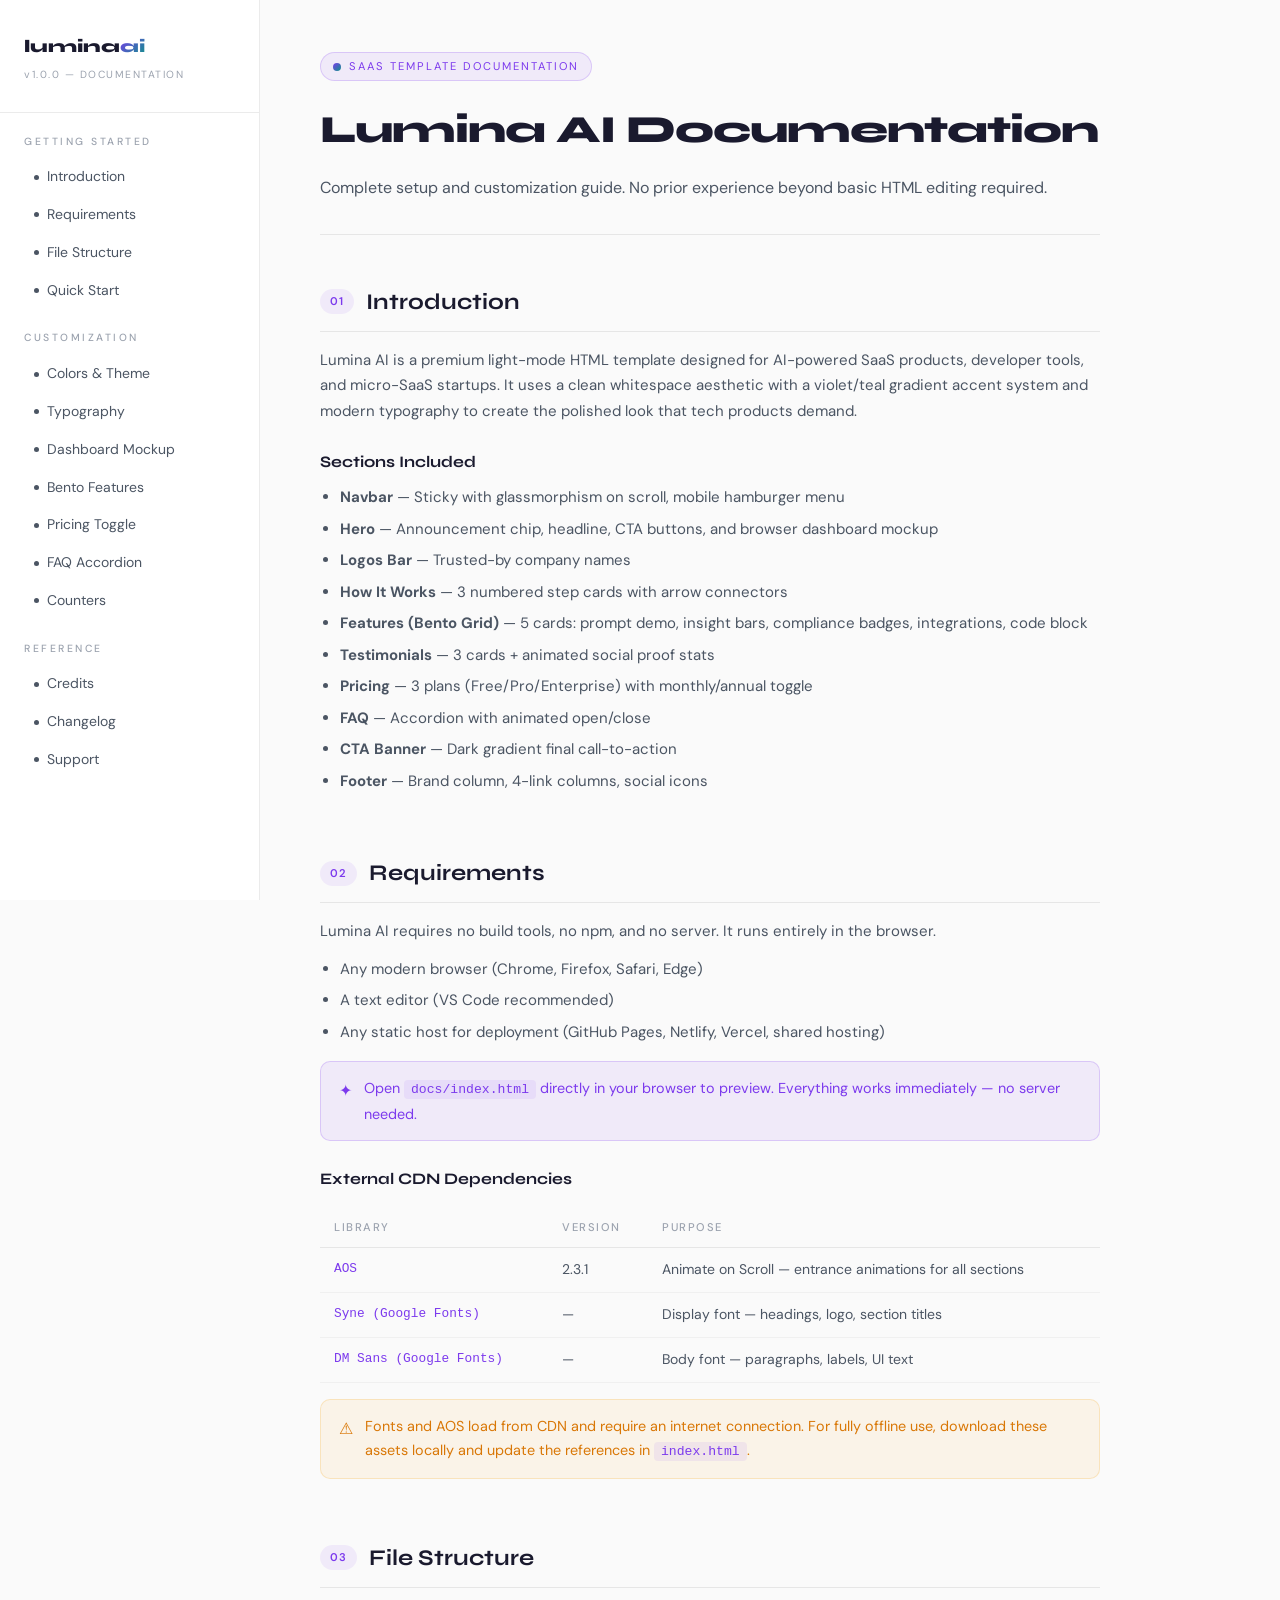
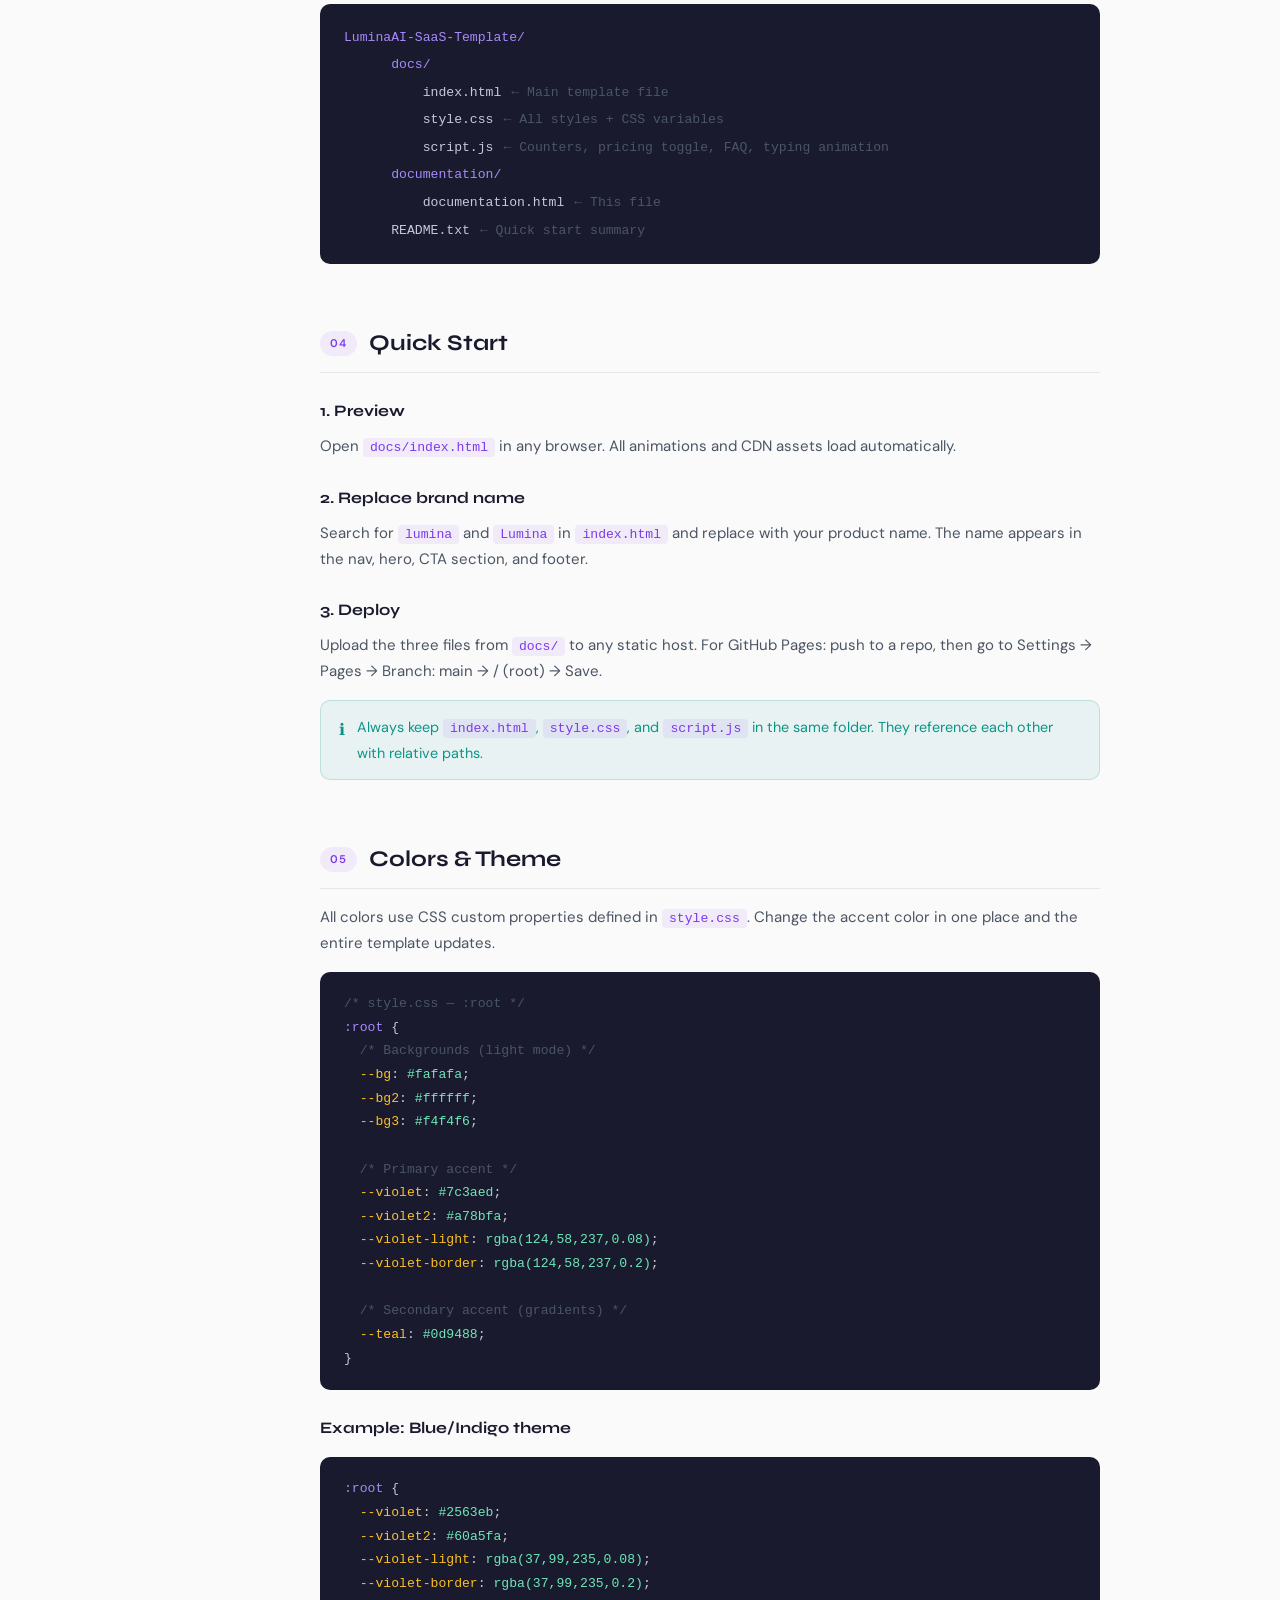
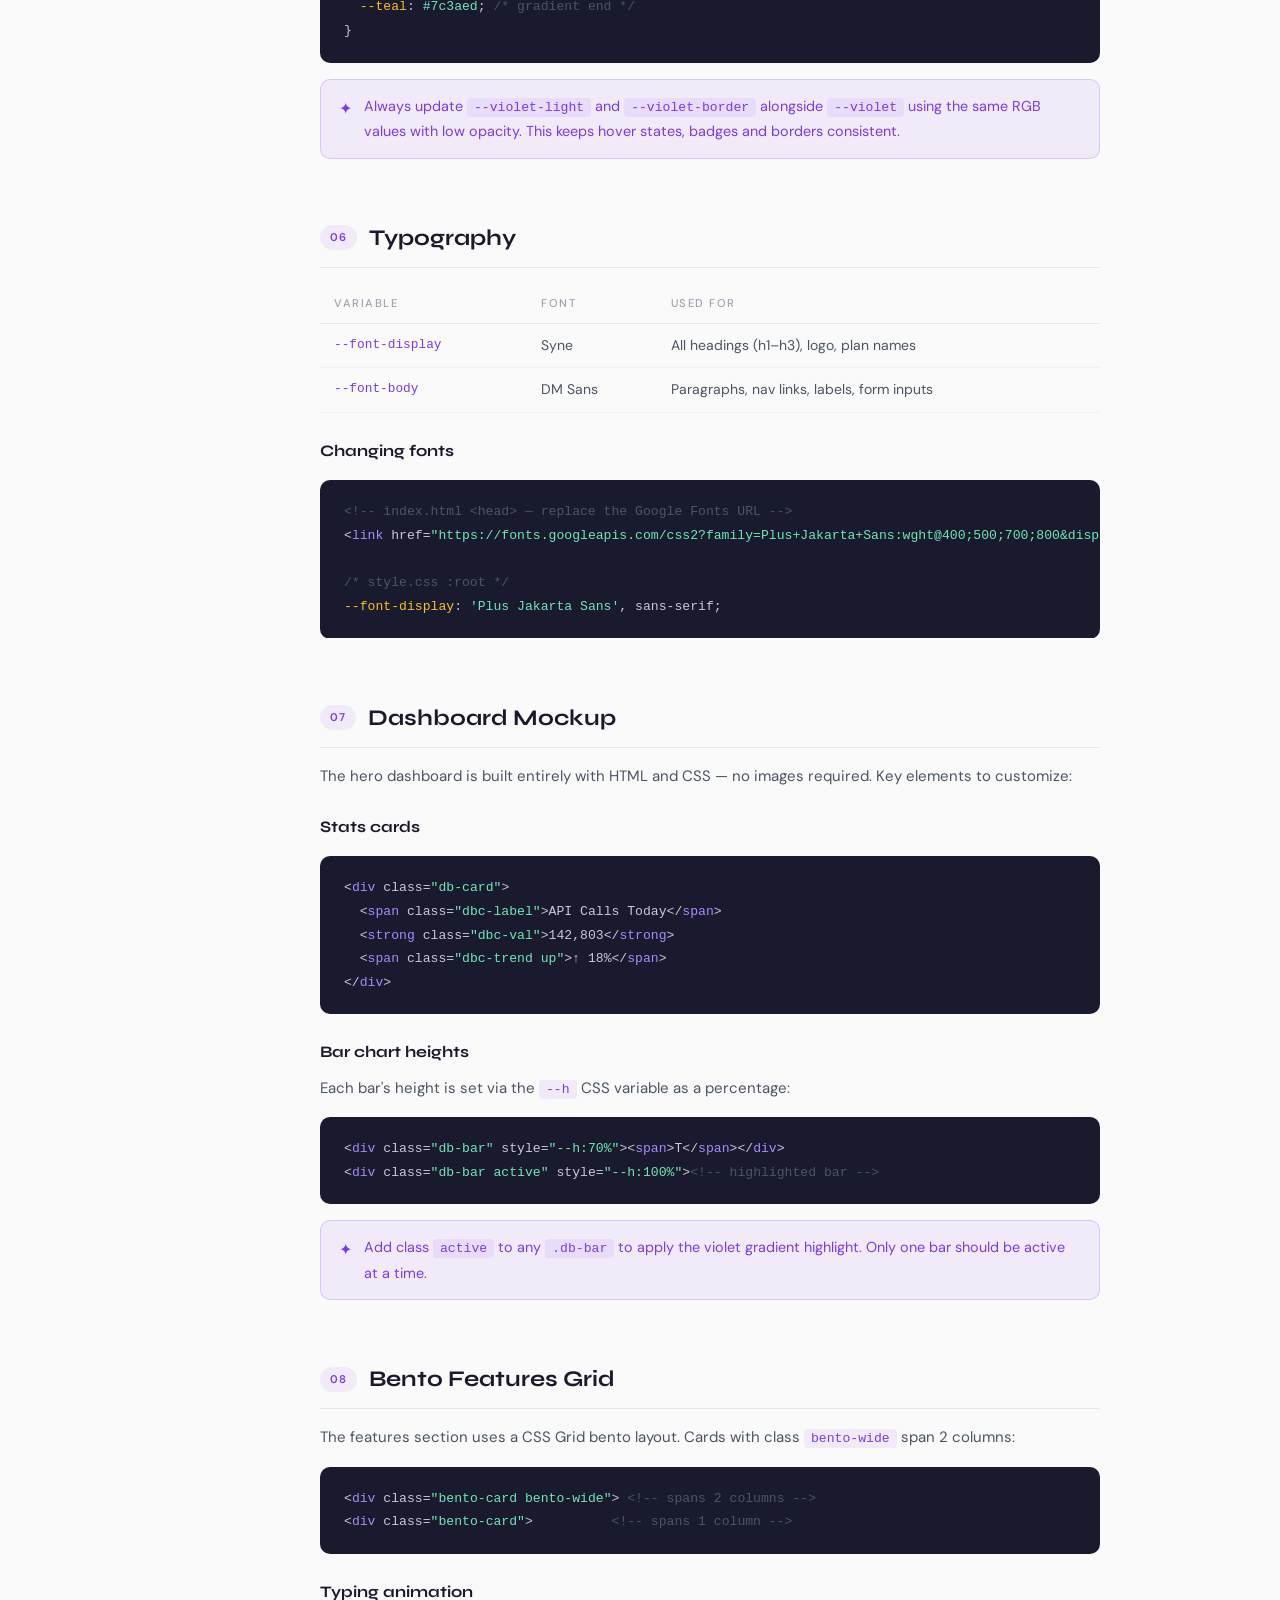
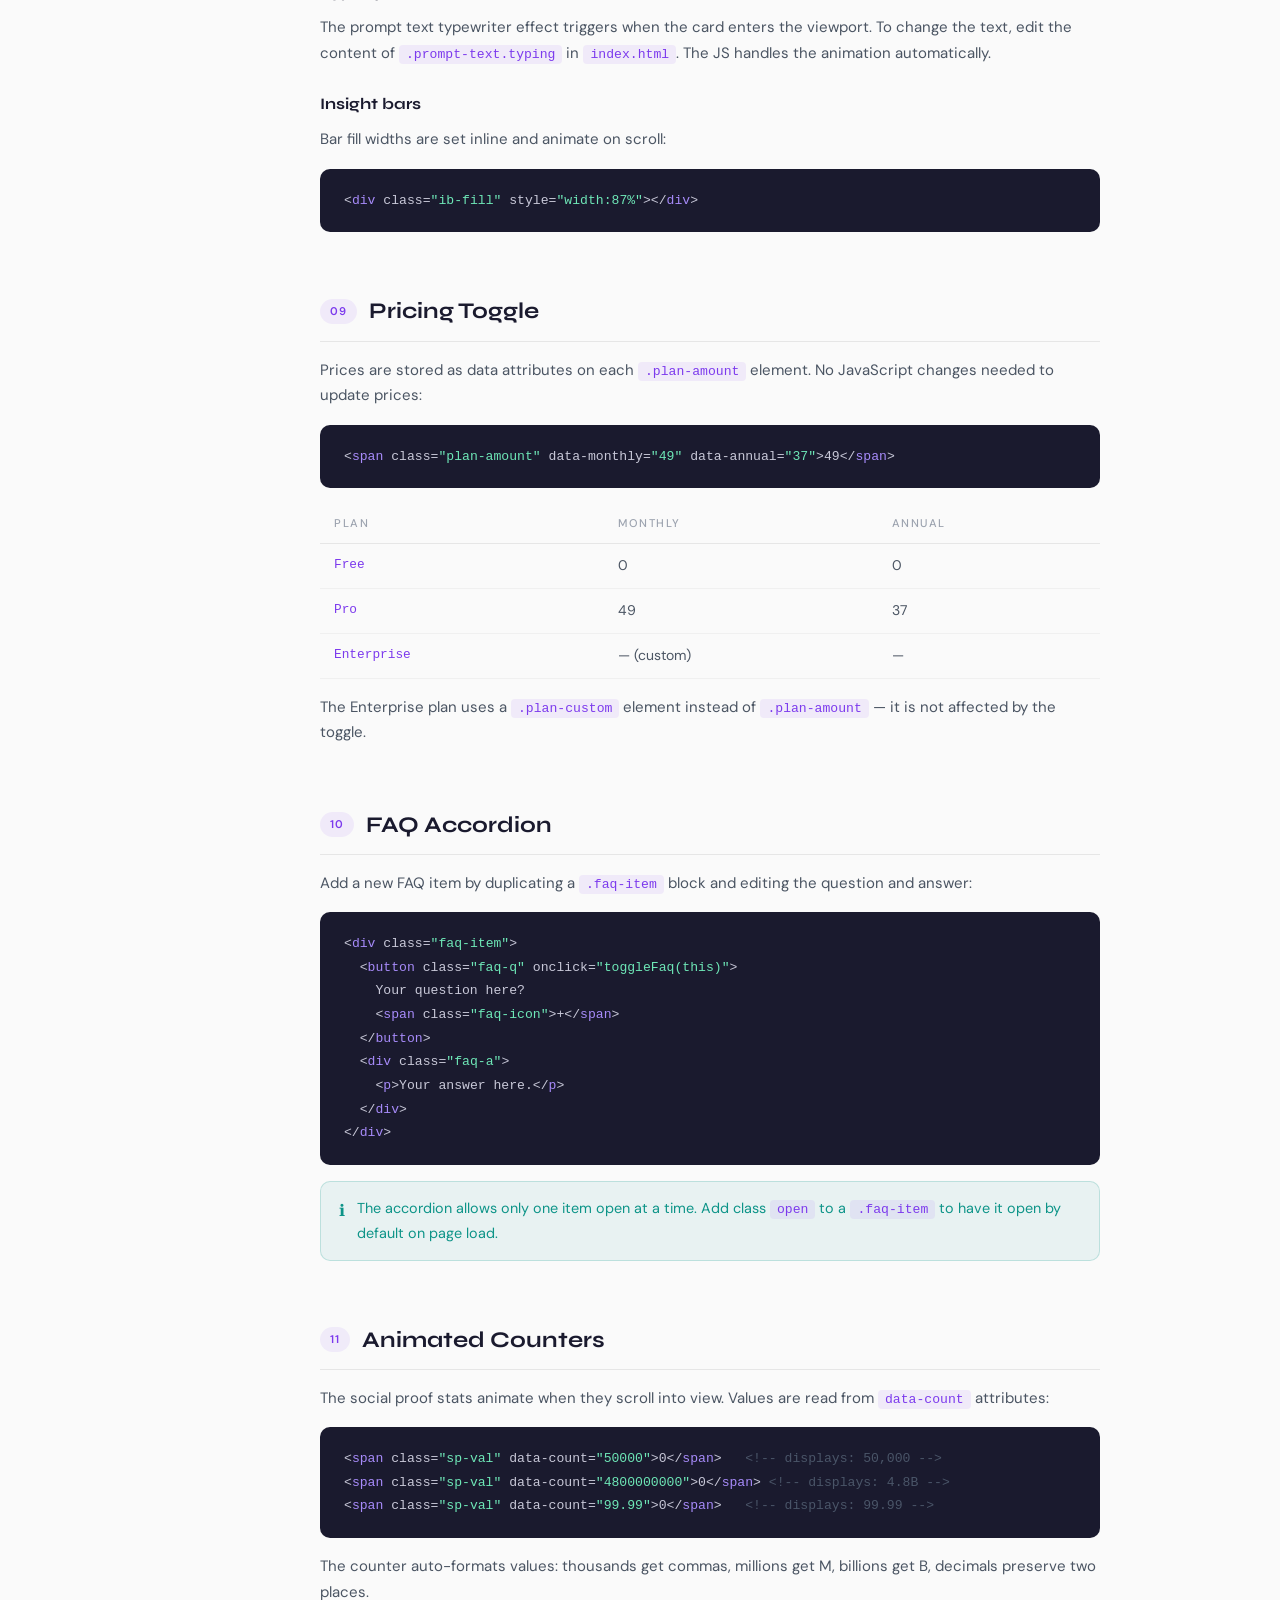
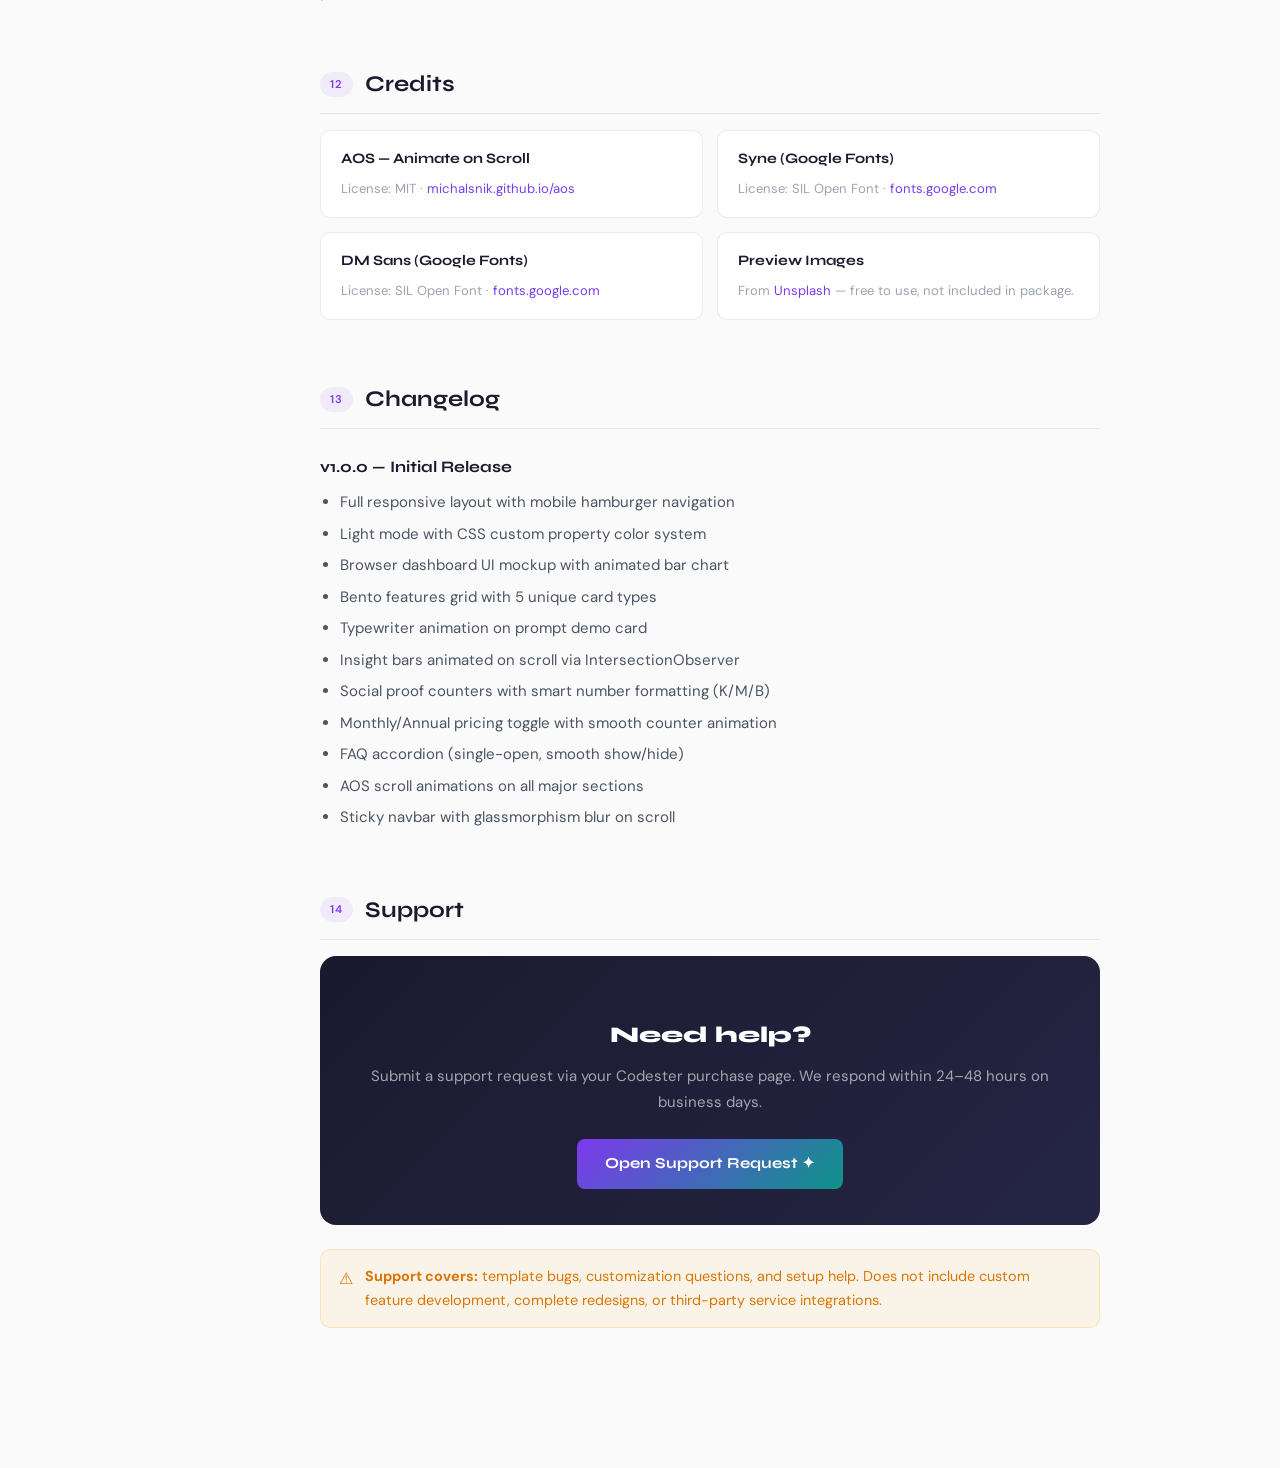
==== documentation/documentation.html @ 907c8647 "first upload" ====
<!DOCTYPE html>
<html lang="en">
<head>
  <meta charset="UTF-8"/>
  <meta name="viewport" content="width=device-width, initial-scale=1.0"/>
  <title>Lumina AI — Documentation</title>
  <link rel="preconnect" href="https://fonts.googleapis.com">
  <link href="https://fonts.googleapis.com/css2?family=Syne:wght@400;600;700;800&family=DM+Sans:wght@300;400;500&display=swap" rel="stylesheet">
  <style>
    :root {
      --bg: #fafafa; --bg2: #ffffff; --bg3: #f4f4f6;
      --border: rgba(0,0,0,0.08); --border-strong: rgba(0,0,0,0.14);
      --violet: #7c3aed; --violet2: #a78bfa;
      --violet-light: rgba(124,58,237,0.08); --violet-border: rgba(124,58,237,0.2);
      --teal: #0d9488; --text: #1a1a2e; --text-2: #4b5563; --text-muted: #9ca3af;
    }
    *, *::before, *::after { box-sizing: border-box; margin: 0; padding: 0; }
    html { scroll-behavior: smooth; }
    body { background: var(--bg); color: var(--text); font-family: 'DM Sans', sans-serif; font-size: 15px; line-height: 1.7; display: flex; }

    .sidebar { width: 260px; min-height: 100vh; background: var(--bg2); border-right: 1px solid var(--border); padding: 32px 0; position: fixed; top: 0; left: 0; overflow-y: auto; }
    .sidebar-logo { padding: 0 24px 28px; border-bottom: 1px solid var(--border); margin-bottom: 20px; }
    .sidebar-brand { font-family: 'Syne', sans-serif; font-size: 1.1rem; font-weight: 800; color: var(--text); }
    .sidebar-brand span { background: linear-gradient(135deg, var(--violet), var(--teal)); -webkit-background-clip: text; -webkit-text-fill-color: transparent; background-clip: text; }
    .sidebar-ver { font-size: 0.65rem; letter-spacing: 1.5px; color: var(--text-muted); display: block; margin-top: 4px; }
    .nav-group { padding: 0 24px; }
    .nav-group-title { font-size: 0.65rem; letter-spacing: 2.5px; text-transform: uppercase; color: var(--text-muted); font-weight: 500; margin: 20px 0 8px; }
    .nav-group a { display: flex; align-items: center; gap: 8px; padding: 7px 10px; border-radius: 7px; color: var(--text-2); font-size: 0.875rem; text-decoration: none; transition: all 0.2s; }
    .nav-group a .dot { width: 5px; height: 5px; border-radius: 50%; background: currentColor; flex-shrink: 0; }
    .nav-group a:hover { background: var(--violet-light); color: var(--violet); }

    .main { margin-left: 260px; flex: 1; padding: 52px 60px 80px; max-width: 900px; }
    .page-header { border-bottom: 1px solid var(--border); padding-bottom: 32px; margin-bottom: 48px; }
    .page-tag { display: inline-flex; align-items: center; gap: 8px; font-size: 0.7rem; letter-spacing: 2px; color: var(--violet); border: 1px solid var(--violet-border); padding: 4px 12px; border-radius: 20px; background: var(--violet-light); margin-bottom: 16px; }
    .tag-orb { width: 8px; height: 8px; border-radius: 50%; background: linear-gradient(135deg, var(--violet), var(--teal)); }
    .page-header h1 { font-family: 'Syne', sans-serif; font-size: 2.4rem; font-weight: 800; letter-spacing: -1px; color: var(--text); margin-bottom: 12px; }
    .page-header p { color: var(--text-2); font-size: 1rem; }

    .doc-section { margin-bottom: 60px; scroll-margin-top: 32px; }
    .doc-section h2 { font-family: 'Syne', sans-serif; font-size: 1.4rem; font-weight: 700; color: var(--text); margin-bottom: 16px; padding-bottom: 10px; border-bottom: 1px solid var(--border); display: flex; align-items: center; gap: 12px; }
    .doc-section h2 .num { font-size: 0.7rem; font-weight: 600; letter-spacing: 1px; color: var(--violet); background: var(--violet-light); padding: 3px 10px; border-radius: 20px; font-family: 'DM Sans', sans-serif; }
    .doc-section h3 { font-family: 'Syne', sans-serif; font-size: 1rem; font-weight: 700; color: var(--text); margin: 24px 0 10px; }
    .doc-section p { color: var(--text-2); margin-bottom: 12px; }
    .doc-section ul, .doc-section ol { padding-left: 20px; color: var(--text-2); margin-bottom: 12px; }
    .doc-section li { margin-bottom: 6px; }

    pre { background: #1a1a2e; border-radius: 10px; padding: 20px 24px; overflow-x: auto; margin: 16px 0; font-family: 'Courier New', monospace; font-size: 0.82rem; line-height: 1.8; color: #c8c8d8; }
    code { font-family: 'Courier New', monospace; font-size: 0.82rem; background: var(--violet-light); color: var(--violet); padding: 2px 7px; border-radius: 4px; }
    pre code { background: none; padding: 0; color: #c8c8d8; }
    .kw { color: #a78bfa; } .st { color: #6ee7b7; } .cm { color: #4a5568; } .pr { color: #fbbf24; }

    .file-tree { background: #1a1a2e; border-radius: 10px; padding: 20px 24px; font-family: 'Courier New', monospace; font-size: 0.82rem; line-height: 2.1; margin: 16px 0; }
    .ft-folder { color: #a78bfa; } .ft-file { color: #c8c8d8; } .ft-desc { color: #4a5568; margin-left: 10px; }

    table { width: 100%; border-collapse: collapse; margin: 16px 0; font-size: 0.875rem; }
    th { font-size: 0.7rem; letter-spacing: 1.5px; text-transform: uppercase; color: var(--text-muted); text-align: left; padding: 10px 14px; border-bottom: 1px solid var(--border); font-weight: 500; }
    td { padding: 10px 14px; border-bottom: 1px solid rgba(0,0,0,0.04); vertical-align: top; color: var(--text-2); }
    td:first-child { font-family: 'Courier New', monospace; color: var(--violet); font-size: 0.8rem; }
    tr:hover td { background: var(--violet-light); }

    .callout { display: flex; gap: 12px; align-items: flex-start; padding: 14px 18px; border-radius: 10px; margin: 16px 0; font-size: 0.9rem; }
    .callout-icon { font-size: 1rem; flex-shrink: 0; margin-top: 1px; }
    .callout.info { background: rgba(13,148,136,0.07); border: 1px solid rgba(13,148,136,0.2); color: #0d9488; }
    .callout.tip { background: var(--violet-light); border: 1px solid var(--violet-border); color: var(--violet); }
    .callout.warning { background: rgba(245,158,11,0.07); border: 1px solid rgba(245,158,11,0.2); color: #d97706; }

    .credits-grid { display: grid; grid-template-columns: repeat(2,1fr); gap: 14px; margin-top: 16px; }
    .credit-card { background: var(--bg2); border: 1px solid var(--border); border-radius: 10px; padding: 16px 20px; }
    .credit-card strong { display: block; color: var(--text); margin-bottom: 4px; font-family: 'Syne', sans-serif; font-size: 0.9rem; }
    .credit-card span { color: var(--text-muted); font-size: 0.82rem; }
    .credit-card a { color: var(--violet); text-decoration: none; }
    .credit-card a:hover { text-decoration: underline; }

    .support-box { background: linear-gradient(135deg, #1a1a2e, #252545); border-radius: 16px; padding: 36px; text-align: center; margin-top: 16px; }
    .support-box h3 { font-family: 'Syne', sans-serif; font-size: 1.4rem; font-weight: 800; color: #fff; margin-bottom: 10px; }
    .support-box p { color: rgba(255,255,255,0.6); margin-bottom: 24px; }
    .support-btn { display: inline-flex; align-items: center; gap: 8px; background: linear-gradient(135deg, var(--violet), var(--teal)); color: #fff; font-family: 'Syne', sans-serif; font-weight: 700; padding: 12px 28px; border-radius: 8px; text-decoration: none; font-size: 0.95rem; }

    @media (max-width: 768px) { .sidebar { display: none; } .main { margin-left: 0; padding: 32px 24px 60px; } .credits-grid { grid-template-columns: 1fr; } }
  </style>
</head>
<body>

<aside class="sidebar">
  <div class="sidebar-logo">
    <div class="sidebar-brand">lumina<span>ai</span></div>
    <span class="sidebar-ver">v1.0.0 — DOCUMENTATION</span>
  </div>
  <div class="nav-group">
    <div class="nav-group-title">Getting Started</div>
    <a href="#intro"><span class="dot"></span> Introduction</a>
    <a href="#requirements"><span class="dot"></span> Requirements</a>
    <a href="#structure"><span class="dot"></span> File Structure</a>
    <a href="#quickstart"><span class="dot"></span> Quick Start</a>
  </div>
  <div class="nav-group">
    <div class="nav-group-title">Customization</div>
    <a href="#colors"><span class="dot"></span> Colors & Theme</a>
    <a href="#typography"><span class="dot"></span> Typography</a>
    <a href="#dashboard"><span class="dot"></span> Dashboard Mockup</a>
    <a href="#bento"><span class="dot"></span> Bento Features</a>
    <a href="#pricing"><span class="dot"></span> Pricing Toggle</a>
    <a href="#faq"><span class="dot"></span> FAQ Accordion</a>
    <a href="#counters"><span class="dot"></span> Counters</a>
  </div>
  <div class="nav-group">
    <div class="nav-group-title">Reference</div>
    <a href="#credits"><span class="dot"></span> Credits</a>
    <a href="#changelog"><span class="dot"></span> Changelog</a>
    <a href="#support"><span class="dot"></span> Support</a>
  </div>
</aside>

<main class="main">

  <div class="page-header">
    <div class="page-tag"><span class="tag-orb"></span> SAAS TEMPLATE DOCUMENTATION</div>
    <h1>Lumina AI Documentation</h1>
    <p>Complete setup and customization guide. No prior experience beyond basic HTML editing required.</p>
  </div>

  <section class="doc-section" id="intro">
    <h2><span class="num">01</span> Introduction</h2>
    <p>Lumina AI is a premium light-mode HTML template designed for AI-powered SaaS products, developer tools, and micro-SaaS startups. It uses a clean whitespace aesthetic with a violet/teal gradient accent system and modern typography to create the polished look that tech products demand.</p>
    <h3>Sections Included</h3>
    <ul>
      <li><strong>Navbar</strong> — Sticky with glassmorphism on scroll, mobile hamburger menu</li>
      <li><strong>Hero</strong> — Announcement chip, headline, CTA buttons, and browser dashboard mockup</li>
      <li><strong>Logos Bar</strong> — Trusted-by company names</li>
      <li><strong>How It Works</strong> — 3 numbered step cards with arrow connectors</li>
      <li><strong>Features (Bento Grid)</strong> — 5 cards: prompt demo, insight bars, compliance badges, integrations, code block</li>
      <li><strong>Testimonials</strong> — 3 cards + animated social proof stats</li>
      <li><strong>Pricing</strong> — 3 plans (Free/Pro/Enterprise) with monthly/annual toggle</li>
      <li><strong>FAQ</strong> — Accordion with animated open/close</li>
      <li><strong>CTA Banner</strong> — Dark gradient final call-to-action</li>
      <li><strong>Footer</strong> — Brand column, 4-link columns, social icons</li>
    </ul>
  </section>

  <section class="doc-section" id="requirements">
    <h2><span class="num">02</span> Requirements</h2>
    <p>Lumina AI requires no build tools, no npm, and no server. It runs entirely in the browser.</p>
    <ul>
      <li>Any modern browser (Chrome, Firefox, Safari, Edge)</li>
      <li>A text editor (VS Code recommended)</li>
      <li>Any static host for deployment (GitHub Pages, Netlify, Vercel, shared hosting)</li>
    </ul>
    <div class="callout tip">
      <span class="callout-icon">✦</span>
      <span>Open <code>docs/index.html</code> directly in your browser to preview. Everything works immediately — no server needed.</span>
    </div>
    <h3>External CDN Dependencies</h3>
    <table>
      <tr><th>Library</th><th>Version</th><th>Purpose</th></tr>
      <tr><td>AOS</td><td>2.3.1</td><td>Animate on Scroll — entrance animations for all sections</td></tr>
      <tr><td>Syne (Google Fonts)</td><td>—</td><td>Display font — headings, logo, section titles</td></tr>
      <tr><td>DM Sans (Google Fonts)</td><td>—</td><td>Body font — paragraphs, labels, UI text</td></tr>
    </table>
    <div class="callout warning">
      <span class="callout-icon">⚠</span>
      <span>Fonts and AOS load from CDN and require an internet connection. For fully offline use, download these assets locally and update the references in <code>index.html</code>.</span>
    </div>
  </section>

  <section class="doc-section" id="structure">
    <h2><span class="num">03</span> File Structure</h2>
    <div class="file-tree">
      <div><span class="ft-folder">LuminaAI-SaaS-Template/</span></div>
      <div>&nbsp;&nbsp;├── <span class="ft-folder">docs/</span></div>
      <div>&nbsp;&nbsp;│&nbsp;&nbsp;&nbsp;├── <span class="ft-file">index.html</span><span class="ft-desc">← Main template file</span></div>
      <div>&nbsp;&nbsp;│&nbsp;&nbsp;&nbsp;├── <span class="ft-file">style.css</span><span class="ft-desc">← All styles + CSS variables</span></div>
      <div>&nbsp;&nbsp;│&nbsp;&nbsp;&nbsp;└── <span class="ft-file">script.js</span><span class="ft-desc">← Counters, pricing toggle, FAQ, typing animation</span></div>
      <div>&nbsp;&nbsp;├── <span class="ft-folder">documentation/</span></div>
      <div>&nbsp;&nbsp;│&nbsp;&nbsp;&nbsp;└── <span class="ft-file">documentation.html</span><span class="ft-desc">← This file</span></div>
      <div>&nbsp;&nbsp;└── <span class="ft-file">README.txt</span><span class="ft-desc">← Quick start summary</span></div>
    </div>
  </section>

  <section class="doc-section" id="quickstart">
    <h2><span class="num">04</span> Quick Start</h2>
    <h3>1. Preview</h3>
    <p>Open <code>docs/index.html</code> in any browser. All animations and CDN assets load automatically.</p>
    <h3>2. Replace brand name</h3>
    <p>Search for <code>lumina</code> and <code>Lumina</code> in <code>index.html</code> and replace with your product name. The name appears in the nav, hero, CTA section, and footer.</p>
    <h3>3. Deploy</h3>
    <p>Upload the three files from <code>docs/</code> to any static host. For GitHub Pages: push to a repo, then go to Settings → Pages → Branch: main → / (root) → Save.</p>
    <div class="callout info">
      <span class="callout-icon">ℹ</span>
      <span>Always keep <code>index.html</code>, <code>style.css</code>, and <code>script.js</code> in the same folder. They reference each other with relative paths.</span>
    </div>
  </section>

  <section class="doc-section" id="colors">
    <h2><span class="num">05</span> Colors & Theme</h2>
    <p>All colors use CSS custom properties defined in <code>style.css</code>. Change the accent color in one place and the entire template updates.</p>
    <pre><span class="cm">/* style.css — :root */</span>
<span class="kw">:root</span> {
  <span class="cm">/* Backgrounds (light mode) */</span>
  <span class="pr">--bg</span>: <span class="st">#fafafa</span>;
  <span class="pr">--bg2</span>: <span class="st">#ffffff</span>;
  <span class="pr">--bg3</span>: <span class="st">#f4f4f6</span>;

  <span class="cm">/* Primary accent */</span>
  <span class="pr">--violet</span>: <span class="st">#7c3aed</span>;
  <span class="pr">--violet2</span>: <span class="st">#a78bfa</span>;
  <span class="pr">--violet-light</span>: <span class="st">rgba(124,58,237,0.08)</span>;
  <span class="pr">--violet-border</span>: <span class="st">rgba(124,58,237,0.2)</span>;

  <span class="cm">/* Secondary accent (gradients) */</span>
  <span class="pr">--teal</span>: <span class="st">#0d9488</span>;
}</pre>
    <h3>Example: Blue/Indigo theme</h3>
    <pre><span class="kw">:root</span> {
  <span class="pr">--violet</span>: <span class="st">#2563eb</span>;
  <span class="pr">--violet2</span>: <span class="st">#60a5fa</span>;
  <span class="pr">--violet-light</span>: <span class="st">rgba(37,99,235,0.08)</span>;
  <span class="pr">--violet-border</span>: <span class="st">rgba(37,99,235,0.2)</span>;
  <span class="pr">--teal</span>: <span class="st">#7c3aed</span>; <span class="cm">/* gradient end */</span>
}</pre>
    <div class="callout tip">
      <span class="callout-icon">✦</span>
      <span>Always update <code>--violet-light</code> and <code>--violet-border</code> alongside <code>--violet</code> using the same RGB values with low opacity. This keeps hover states, badges and borders consistent.</span>
    </div>
  </section>

  <section class="doc-section" id="typography">
    <h2><span class="num">06</span> Typography</h2>
    <table>
      <tr><th>Variable</th><th>Font</th><th>Used for</th></tr>
      <tr><td>--font-display</td><td>Syne</td><td>All headings (h1–h3), logo, plan names</td></tr>
      <tr><td>--font-body</td><td>DM Sans</td><td>Paragraphs, nav links, labels, form inputs</td></tr>
    </table>
    <h3>Changing fonts</h3>
    <pre><span class="cm">&lt;!-- index.html &lt;head&gt; — replace the Google Fonts URL --&gt;</span>
&lt;<span class="kw">link</span> href=<span class="st">"https://fonts.googleapis.com/css2?family=Plus+Jakarta+Sans:wght@400;500;700;800&display=swap"</span> rel=<span class="st">"stylesheet"</span>&gt;

<span class="cm">/* style.css :root */</span>
<span class="pr">--font-display</span>: <span class="st">'Plus Jakarta Sans'</span>, sans-serif;</pre>
  </section>

  <section class="doc-section" id="dashboard">
    <h2><span class="num">07</span> Dashboard Mockup</h2>
    <p>The hero dashboard is built entirely with HTML and CSS — no images required. Key elements to customize:</p>
    <h3>Stats cards</h3>
    <pre>&lt;<span class="kw">div</span> class=<span class="st">"db-card"</span>&gt;
  &lt;<span class="kw">span</span> class=<span class="st">"dbc-label"</span>&gt;API Calls Today&lt;/<span class="kw">span</span>&gt;
  &lt;<span class="kw">strong</span> class=<span class="st">"dbc-val"</span>&gt;142,803&lt;/<span class="kw">strong</span>&gt;
  &lt;<span class="kw">span</span> class=<span class="st">"dbc-trend up"</span>&gt;↑ 18%&lt;/<span class="kw">span</span>&gt;
&lt;/<span class="kw">div</span>&gt;</pre>
    <h3>Bar chart heights</h3>
    <p>Each bar's height is set via the <code>--h</code> CSS variable as a percentage:</p>
    <pre>&lt;<span class="kw">div</span> class=<span class="st">"db-bar"</span> style=<span class="st">"--h:70%"</span>&gt;&lt;<span class="kw">span</span>&gt;T&lt;/<span class="kw">span</span>&gt;&lt;/<span class="kw">div</span>&gt;
&lt;<span class="kw">div</span> class=<span class="st">"db-bar active"</span> style=<span class="st">"--h:100%"</span>&gt;<span class="cm">&lt;!-- highlighted bar --&gt;</span></pre>
    <div class="callout tip">
      <span class="callout-icon">✦</span>
      <span>Add class <code>active</code> to any <code>.db-bar</code> to apply the violet gradient highlight. Only one bar should be active at a time.</span>
    </div>
  </section>

  <section class="doc-section" id="bento">
    <h2><span class="num">08</span> Bento Features Grid</h2>
    <p>The features section uses a CSS Grid bento layout. Cards with class <code>bento-wide</code> span 2 columns:</p>
    <pre>&lt;<span class="kw">div</span> class=<span class="st">"bento-card bento-wide"</span>&gt; <span class="cm">&lt;!-- spans 2 columns --&gt;</span>
&lt;<span class="kw">div</span> class=<span class="st">"bento-card"</span>&gt;          <span class="cm">&lt;!-- spans 1 column --&gt;</span></pre>
    <h3>Typing animation</h3>
    <p>The prompt text typewriter effect triggers when the card enters the viewport. To change the text, edit the content of <code>.prompt-text.typing</code> in <code>index.html</code>. The JS handles the animation automatically.</p>
    <h3>Insight bars</h3>
    <p>Bar fill widths are set inline and animate on scroll:</p>
    <pre>&lt;<span class="kw">div</span> class=<span class="st">"ib-fill"</span> style=<span class="st">"width:87%"</span>&gt;&lt;/<span class="kw">div</span>&gt;</pre>
  </section>

  <section class="doc-section" id="pricing">
    <h2><span class="num">09</span> Pricing Toggle</h2>
    <p>Prices are stored as data attributes on each <code>.plan-amount</code> element. No JavaScript changes needed to update prices:</p>
    <pre>&lt;<span class="kw">span</span> class=<span class="st">"plan-amount"</span> data-monthly=<span class="st">"49"</span> data-annual=<span class="st">"37"</span>&gt;49&lt;/<span class="kw">span</span>&gt;</pre>
    <table>
      <tr><th>Plan</th><th>Monthly</th><th>Annual</th></tr>
      <tr><td>Free</td><td>0</td><td>0</td></tr>
      <tr><td>Pro</td><td>49</td><td>37</td></tr>
      <tr><td>Enterprise</td><td>— (custom)</td><td>—</td></tr>
    </table>
    <p>The Enterprise plan uses a <code>.plan-custom</code> element instead of <code>.plan-amount</code> — it is not affected by the toggle.</p>
  </section>

  <section class="doc-section" id="faq">
    <h2><span class="num">10</span> FAQ Accordion</h2>
    <p>Add a new FAQ item by duplicating a <code>.faq-item</code> block and editing the question and answer:</p>
    <pre>&lt;<span class="kw">div</span> class=<span class="st">"faq-item"</span>&gt;
  &lt;<span class="kw">button</span> class=<span class="st">"faq-q"</span> onclick=<span class="st">"toggleFaq(this)"</span>&gt;
    Your question here?
    &lt;<span class="kw">span</span> class=<span class="st">"faq-icon"</span>&gt;+&lt;/<span class="kw">span</span>&gt;
  &lt;/<span class="kw">button</span>&gt;
  &lt;<span class="kw">div</span> class=<span class="st">"faq-a"</span>&gt;
    &lt;<span class="kw">p</span>&gt;Your answer here.&lt;/<span class="kw">p</span>&gt;
  &lt;/<span class="kw">div</span>&gt;
&lt;/<span class="kw">div</span>&gt;</pre>
    <div class="callout info">
      <span class="callout-icon">ℹ</span>
      <span>The accordion allows only one item open at a time. Add class <code>open</code> to a <code>.faq-item</code> to have it open by default on page load.</span>
    </div>
  </section>

  <section class="doc-section" id="counters">
    <h2><span class="num">11</span> Animated Counters</h2>
    <p>The social proof stats animate when they scroll into view. Values are read from <code>data-count</code> attributes:</p>
    <pre>&lt;<span class="kw">span</span> class=<span class="st">"sp-val"</span> data-count=<span class="st">"50000"</span>&gt;0&lt;/<span class="kw">span</span>&gt;   <span class="cm">&lt;!-- displays: 50,000 --&gt;</span>
&lt;<span class="kw">span</span> class=<span class="st">"sp-val"</span> data-count=<span class="st">"4800000000"</span>&gt;0&lt;/<span class="kw">span</span>&gt; <span class="cm">&lt;!-- displays: 4.8B --&gt;</span>
&lt;<span class="kw">span</span> class=<span class="st">"sp-val"</span> data-count=<span class="st">"99.99"</span>&gt;0&lt;/<span class="kw">span</span>&gt;   <span class="cm">&lt;!-- displays: 99.99 --&gt;</span></pre>
    <p>The counter auto-formats values: thousands get commas, millions get M, billions get B, decimals preserve two places.</p>
  </section>

  <section class="doc-section" id="credits">
    <h2><span class="num">12</span> Credits</h2>
    <div class="credits-grid">
      <div class="credit-card"><strong>AOS — Animate on Scroll</strong><span>License: MIT · <a href="https://michalsnik.github.io/aos/" target="_blank">michalsnik.github.io/aos</a></span></div>
      <div class="credit-card"><strong>Syne (Google Fonts)</strong><span>License: SIL Open Font · <a href="https://fonts.google.com/specimen/Syne" target="_blank">fonts.google.com</a></span></div>
      <div class="credit-card"><strong>DM Sans (Google Fonts)</strong><span>License: SIL Open Font · <a href="https://fonts.google.com/specimen/DM+Sans" target="_blank">fonts.google.com</a></span></div>
      <div class="credit-card"><strong>Preview Images</strong><span>From <a href="https://unsplash.com" target="_blank">Unsplash</a> — free to use, not included in package.</span></div>
    </div>
  </section>

  <section class="doc-section" id="changelog">
    <h2><span class="num">13</span> Changelog</h2>
    <h3>v1.0.0 — Initial Release</h3>
    <ul>
      <li>Full responsive layout with mobile hamburger navigation</li>
      <li>Light mode with CSS custom property color system</li>
      <li>Browser dashboard UI mockup with animated bar chart</li>
      <li>Bento features grid with 5 unique card types</li>
      <li>Typewriter animation on prompt demo card</li>
      <li>Insight bars animated on scroll via IntersectionObserver</li>
      <li>Social proof counters with smart number formatting (K/M/B)</li>
      <li>Monthly/Annual pricing toggle with smooth counter animation</li>
      <li>FAQ accordion (single-open, smooth show/hide)</li>
      <li>AOS scroll animations on all major sections</li>
      <li>Sticky navbar with glassmorphism blur on scroll</li>
    </ul>
  </section>

  <section class="doc-section" id="support">
    <h2><span class="num">14</span> Support</h2>
    <div class="support-box">
      <h3>Need help?</h3>
      <p>Submit a support request via your Codester purchase page. We respond within 24–48 hours on business days.</p>
      <a href="https://www.codester.com" class="support-btn">Open Support Request ✦</a>
    </div>
    <div class="callout warning" style="margin-top:24px">
      <span class="callout-icon">⚠</span>
      <span><strong>Support covers:</strong> template bugs, customization questions, and setup help. Does not include custom feature development, complete redesigns, or third-party service integrations.</span>
    </div>
  </section>

</main>
</body>
</html>
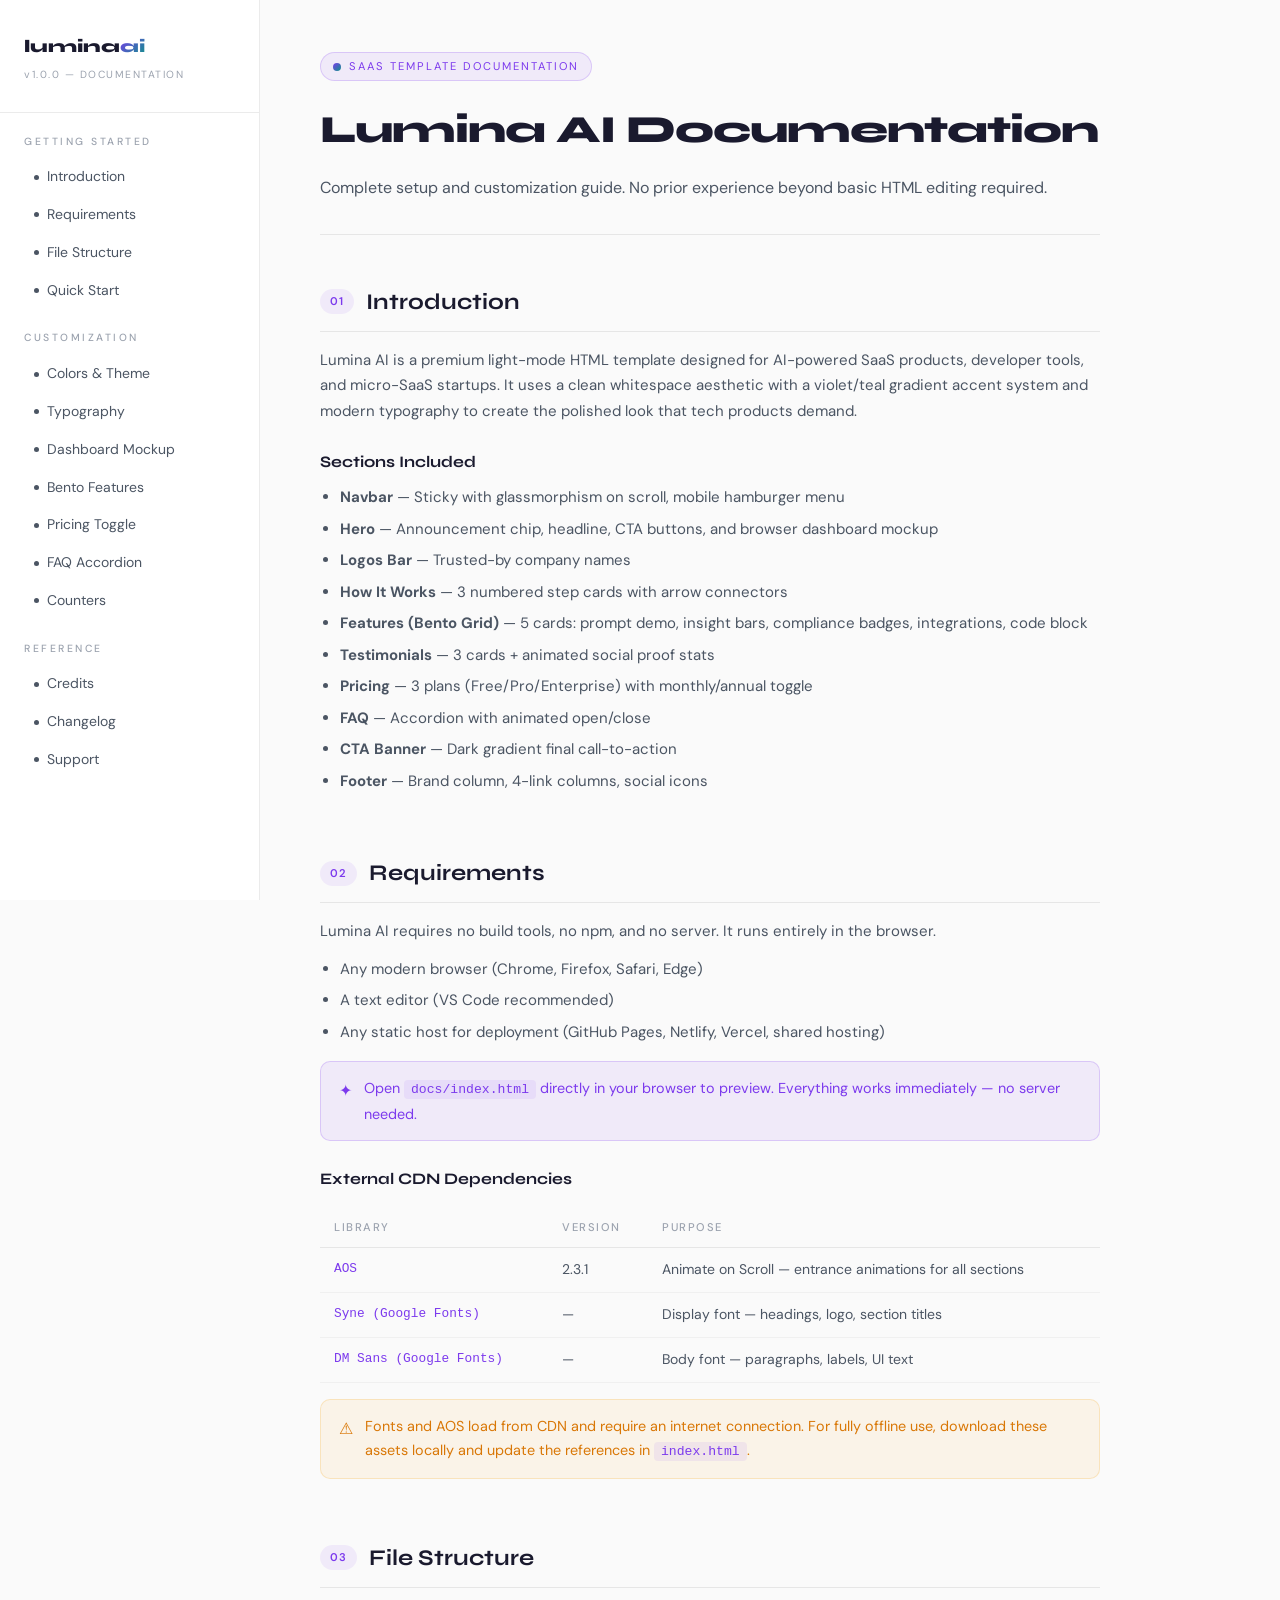
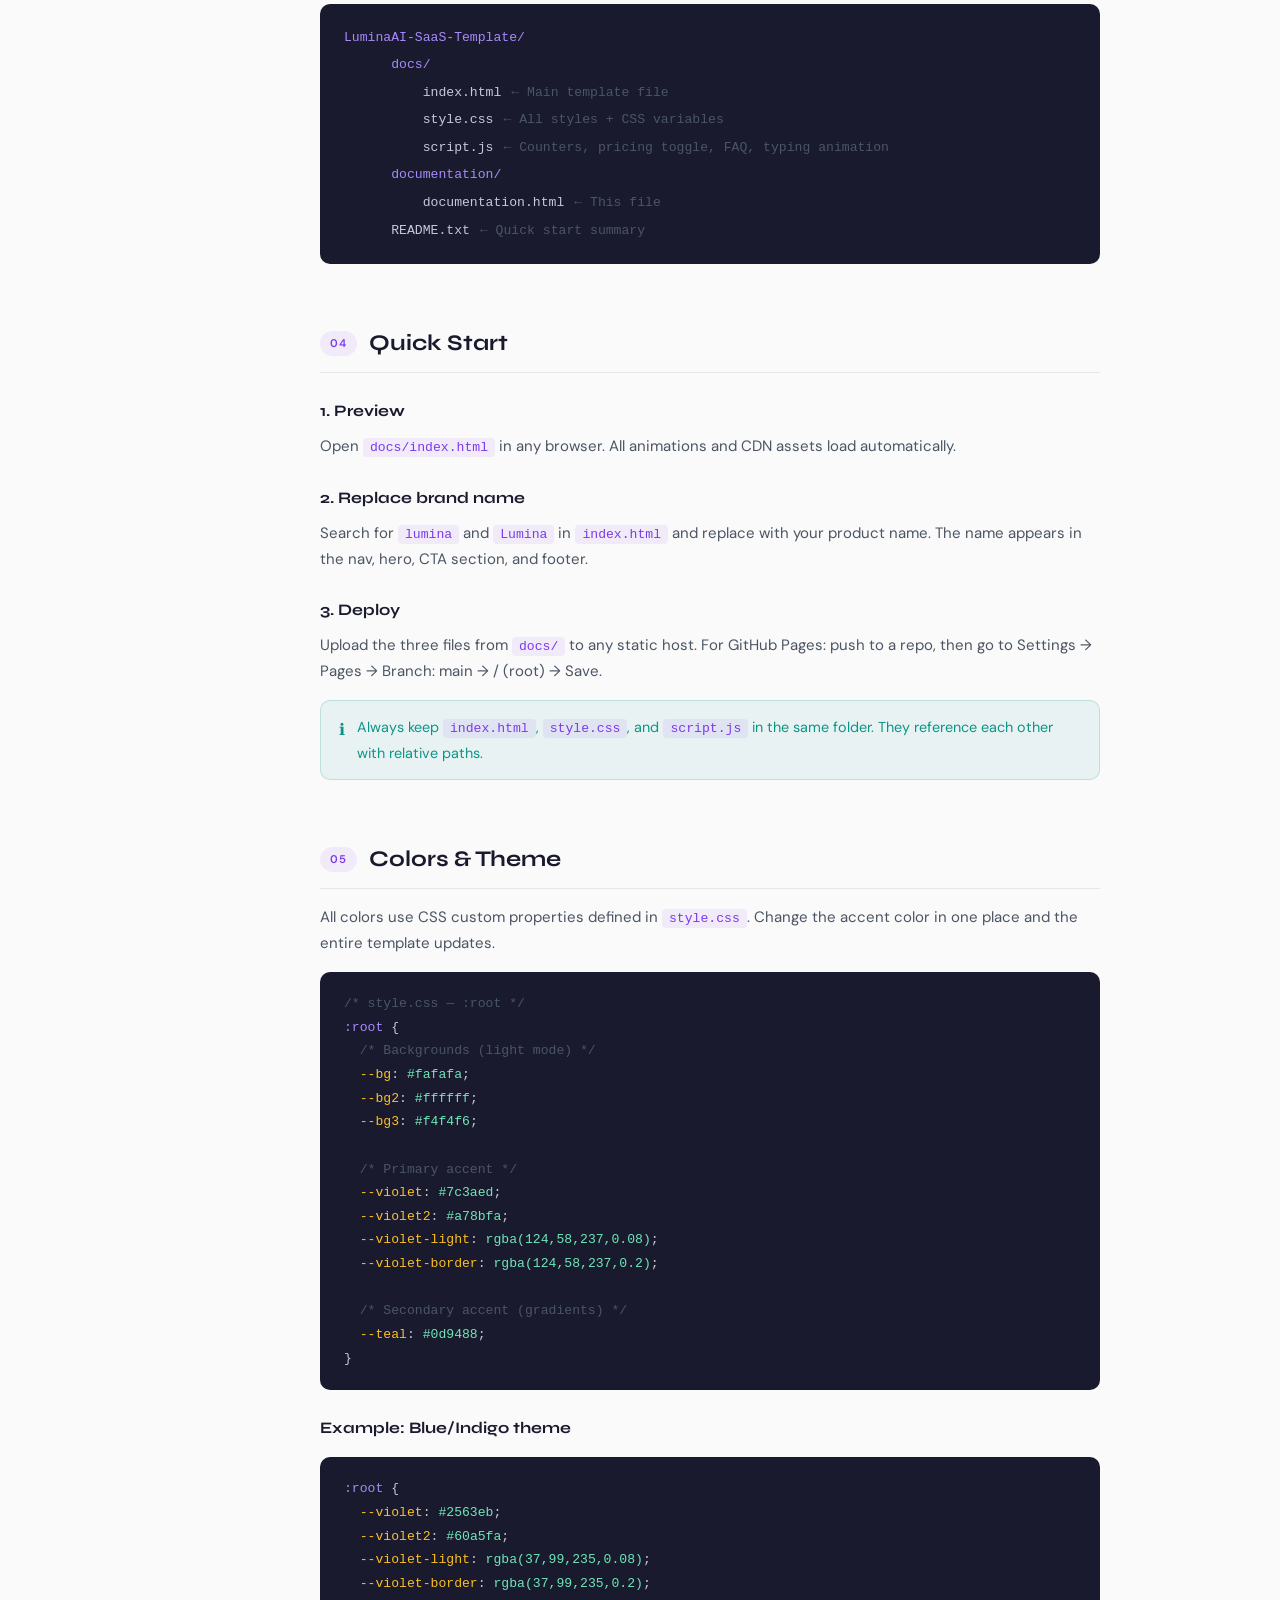
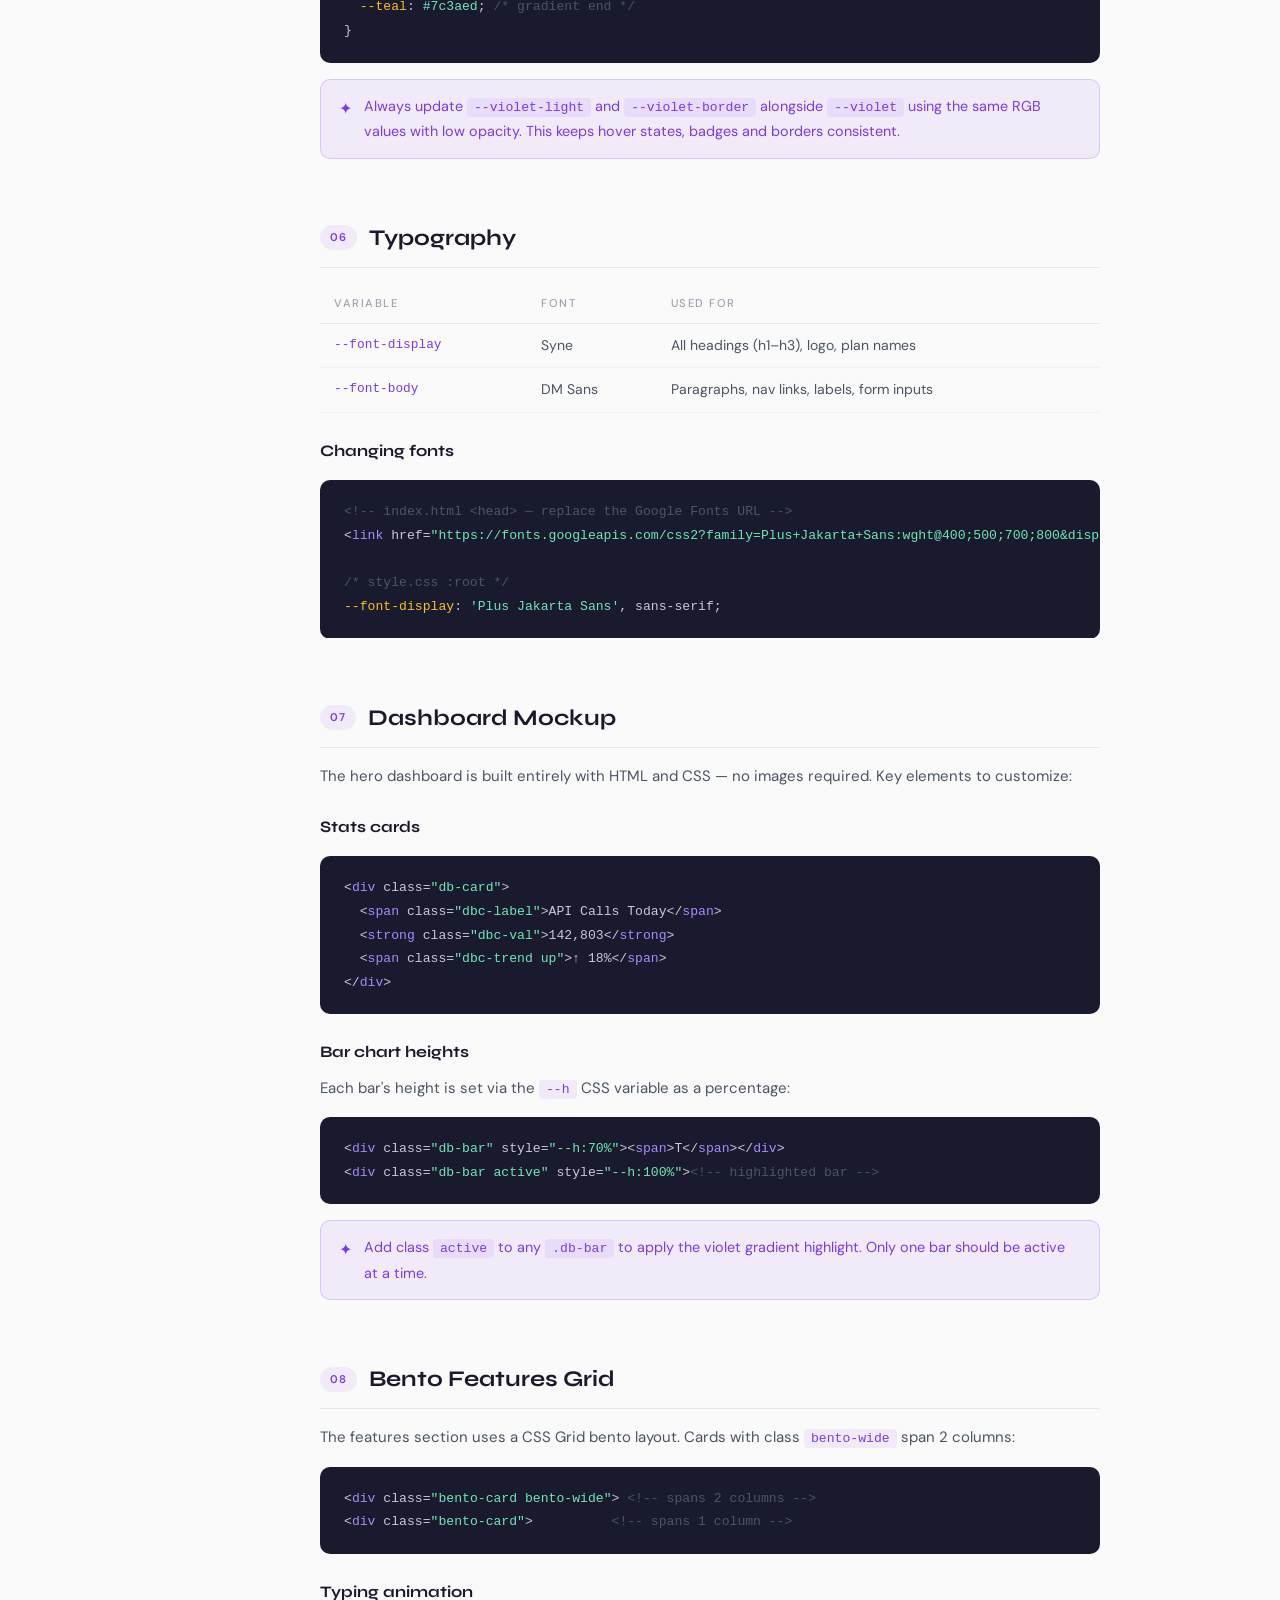
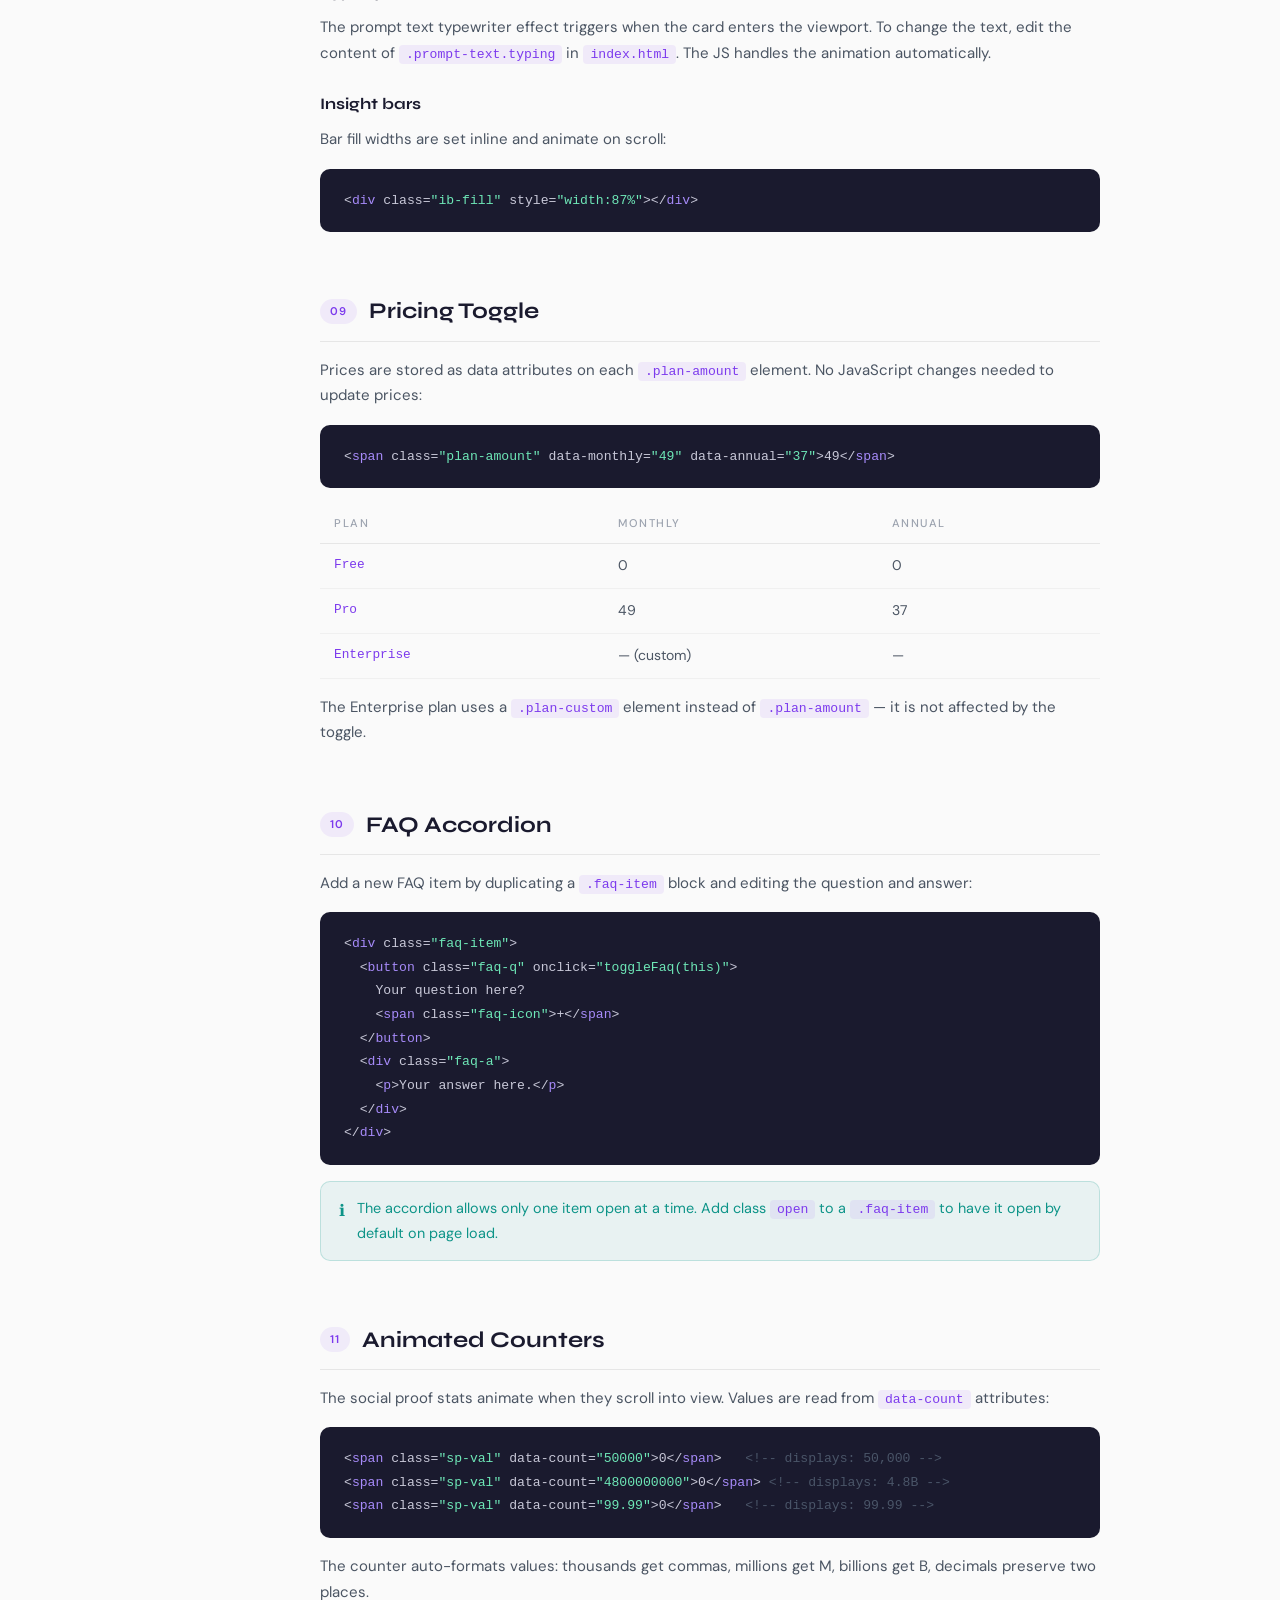
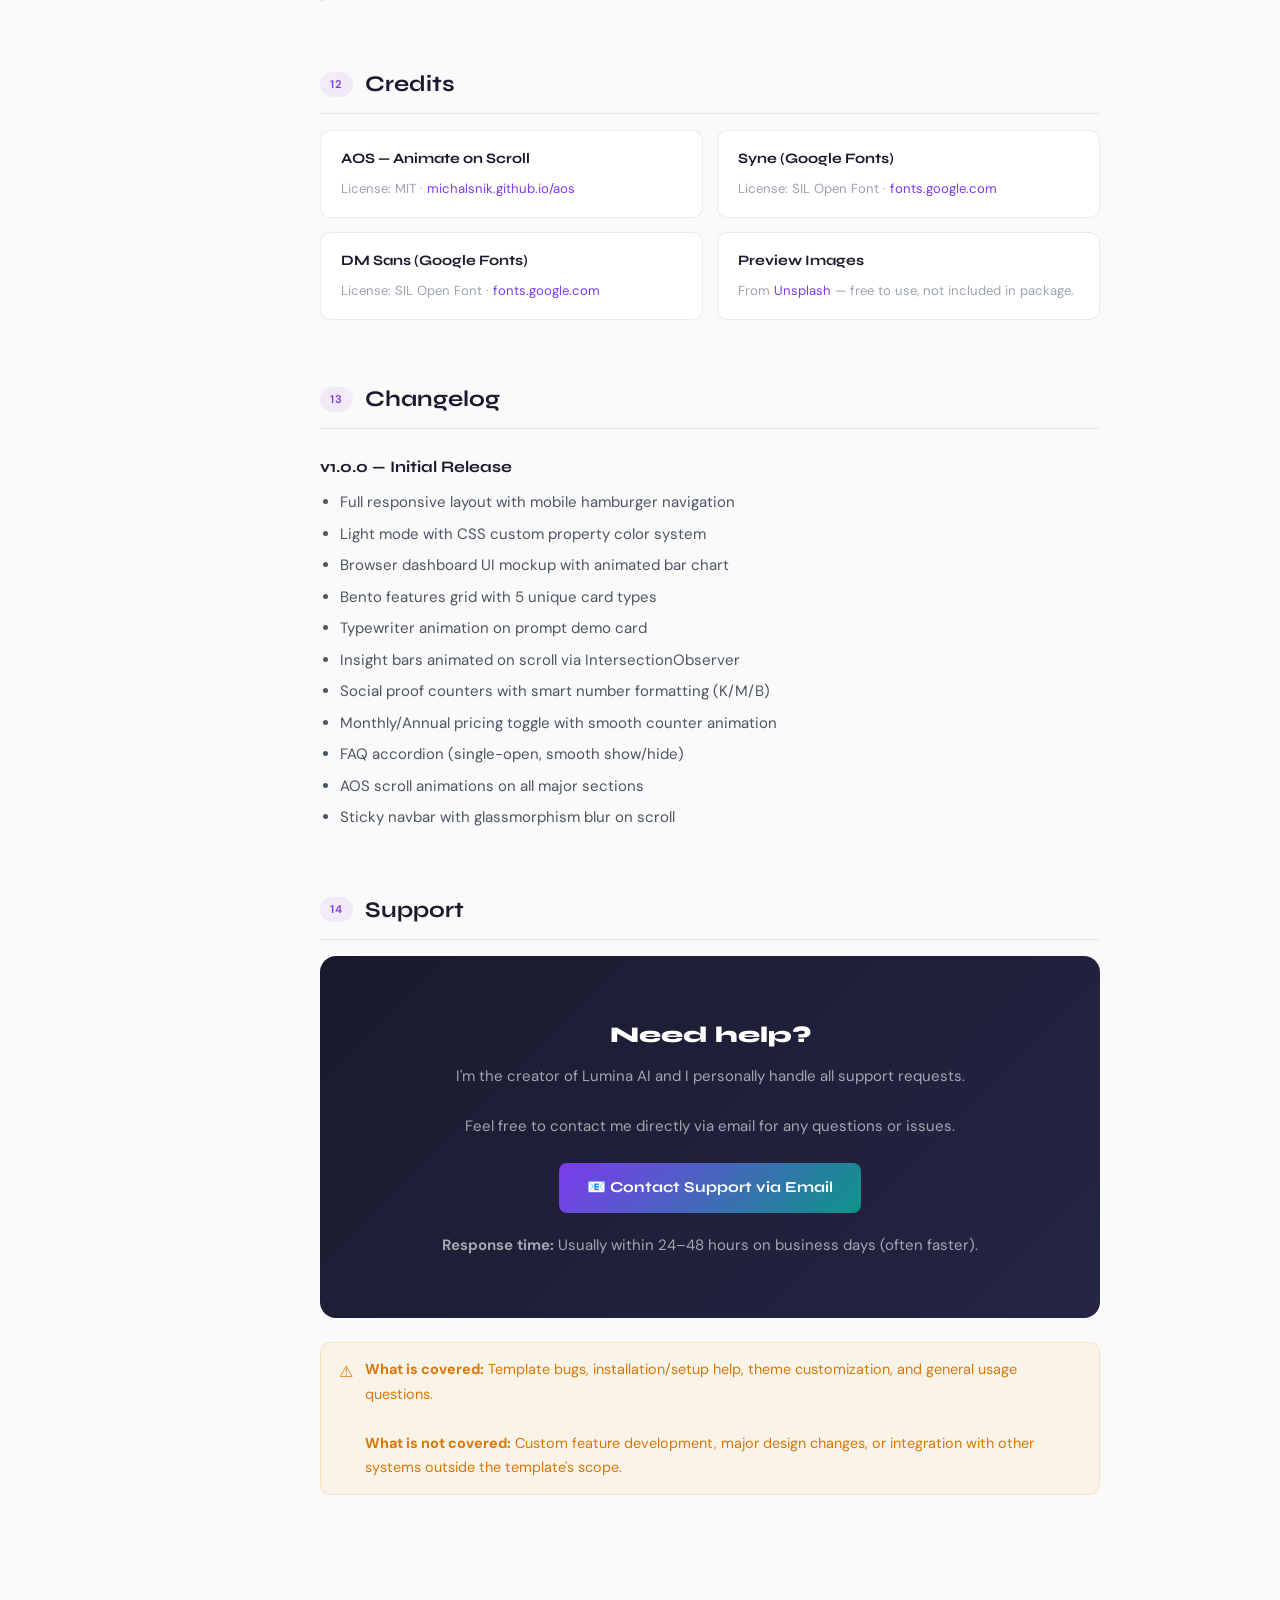
==== commit c0e07d56: "Update files" ====
--- a/documentation/documentation.html
+++ b/documentation/documentation.html
@@ -339,14 +339,27 @@
 
   <section class="doc-section" id="support">
     <h2><span class="num">14</span> Support</h2>
+    
     <div class="support-box">
       <h3>Need help?</h3>
-      <p>Submit a support request via your Codester purchase page. We respond within 24–48 hours on business days.</p>
-      <a href="https://www.codester.com" class="support-btn">Open Support Request ✦</a>
-    </div>
+      <p>I'm the creator of Lumina AI and I personally handle all support requests.</p>
+      <p>Feel free to contact me directly via email for any questions or issues.</p>
+      
+      <div style="margin: 20px 0;">
+        <a href="mailto:josejavierem@gmail.com" class="support-btn">
+          📧 Contact Support via Email
+        </a>
+      </div>
+      
+      <p><strong>Response time:</strong> Usually within 24–48 hours on business days (often faster).</p>
+    </div>
+
     <div class="callout warning" style="margin-top:24px">
       <span class="callout-icon">⚠</span>
-      <span><strong>Support covers:</strong> template bugs, customization questions, and setup help. Does not include custom feature development, complete redesigns, or third-party service integrations.</span>
+      <span>
+        <strong>What is covered:</strong> Template bugs, installation/setup help, theme customization, and general usage questions.<br><br>
+        <strong>What is not covered:</strong> Custom feature development, major design changes, or integration with other systems outside the template's scope.
+      </span>
     </div>
   </section>
 
